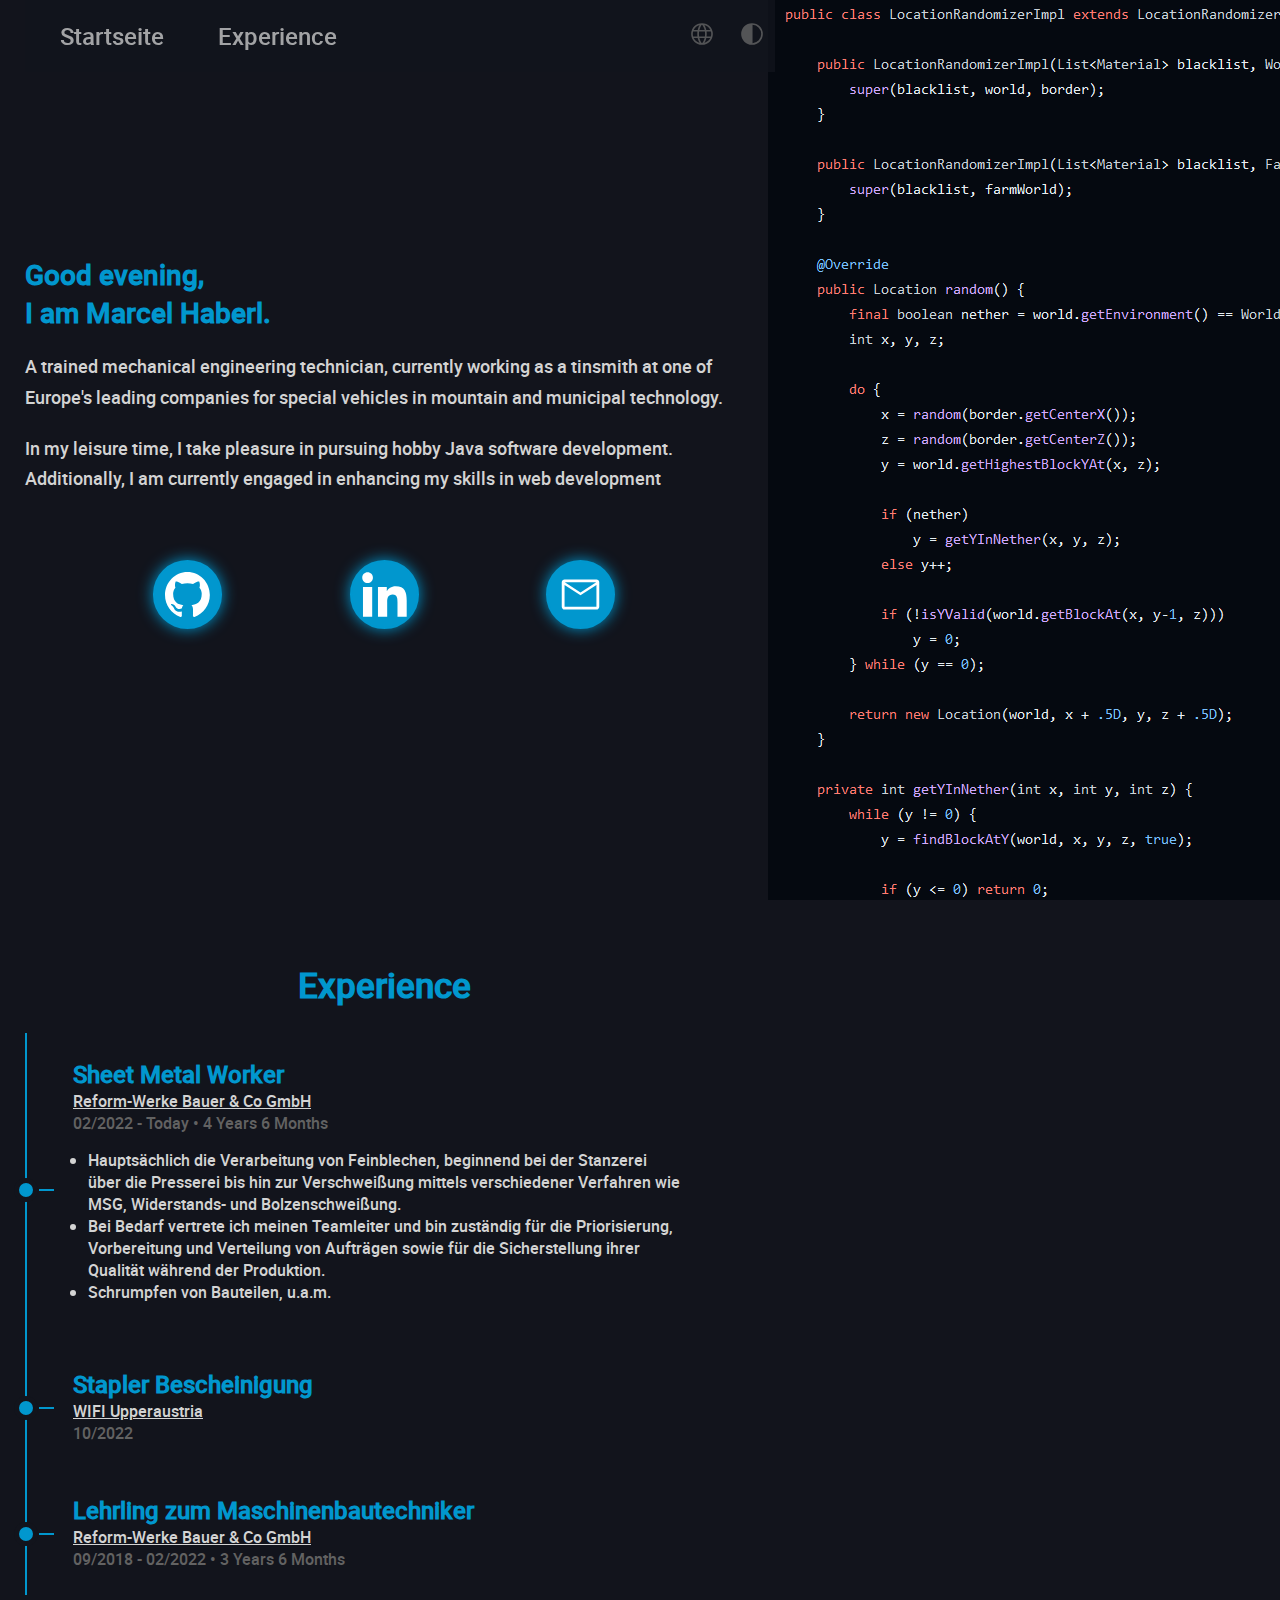
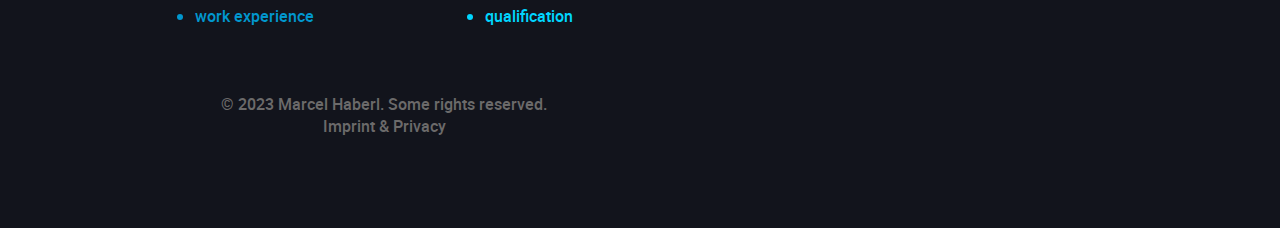
==== index.html @ af07a76f "The imprint was designed and the scripts were adapted" ====
<!DOCTYPE html>
<html lang="de">
<head>
    <meta charset="UTF-8">
    <title>Marcel Haberl</title>
    <meta name="viewport" content="width=device-width, initial-scale=1.0">
    <link rel="stylesheet" href="assets/css/style.css">
    <link rel="stylesheet" href="assets/css/landing_view/content.css">
    <link rel="stylesheet" href="assets/css/header.css">
    <link rel="stylesheet" href="assets/css/landing_view/socials.css">
    <link rel="stylesheet" href="assets/css/experience.css">
    <link rel="stylesheet" href="assets/css/footer.css">
    <script src="assets/js/lang.js"></script>
    <script src="assets/js/theme.js"></script>
    <script src="assets/js/experience.js"></script>
    <script src="assets/js/header.js"></script>
</head>
<body>
<div id="content">
    <div id="content-wrapper">
        <header>
            <nav>
                <a href="#"><span class="homepage">Startseite</span></a>
                <a href="#experiences"><span class="experience">Erfahrungen</span></a>
            </nav>
            <div class="header-settings">
                <img src="assets/img/language.svg" alt="language" onclick="toggleLanguage()" class="header-circle-hover">
                <img src="#" alt="theme toggle" onclick="toggleTheme()" id="theme-toggle" class="header-circle-hover" path="assets/img/theme/">
            </div>
        </header>

        <div id="landing">
            <div class="wrapper">
                <h1><span class="greeting"></span>,<br><span class="greeting_i_am"></span></h1>
                <p  class="description"></p>
                <p  class="leisure"></p>

                <div class="social">
                    <a href="https://github.com/marcelhaberl"><img alt="GitHub" src="assets/img/social/github.svg"></a>
                    <a href="https://www.linkedin.com/in/marcel-haberl/"><img alt="LinkedIn" src="assets/img/social/linkedin.svg" class="linkedin color-switch"></a>
                    <a href="mailto:hey@marcel-haberl.at"><img alt="Mail" src="assets/img/social/mail.svg" class="color-switch"></a>
                </div>
            </div>
        </div>

        <div id="experiences">
            <h2 class="experience"></h2>
            <div id="experiences_list"></div>
            <ul class="key">
                <li class="job lang_job"></li>
                <li class="qualification lang_qualification"></li>
            </ul>
        </div>

        <footer>
            <p>&copy; 2023 Marcel Haberl. Some rights reserved.</p>
            <a href="imprint" class="imprint"></a>
        </footer>
    </div>
</div>
<div id="decoration"></div>
</body>
</html>
---- assets/css/style.css ----
@import "../font/Roboto/stylesheet.css";

:root {
    --page-background-img: url("../img/background/background.jpeg");
}

:root {
    --page-background-img: url("../img/background/dark-background.png");
    --background-color: #12141CFF;
    --primary-color: #0197ce;
    --secondary-color: #00d6ff;
    --font-color: #D3D3D3FF;
    --font-color-footer: #6b6a6a;
}

* {
    margin: 0;
    padding: 0;
}

body {
    font-family: 'robotomedium', Arial, Helvetica, sans-serif;
    display: flex;
    background-color: var(--background-color);
    color: var(--font-color);
}

#content {
    width: 60%;
    height: 100vh;
}

h1, h2, h3 {
    color: var(--primary-color);
}

#content-wrapper {
    margin: 0 auto;
    padding: 25px;
    max-width: 750px;
}

#decoration {
    width: 40%;
    height: 100vh;
    background-image: var(--page-background-img);
    position: fixed;
    right: 0;
}
---- assets/css/landing_view/content.css ----
#landing {
    height: 100vh;
    display: flex;
    flex-direction: column;
    justify-content: center;
}

h1 {
    font-size: clamp(1.7rem, 2.2vw, 2.6rem);
}

#landing p {
    margin: 20px 0;
    font-size: clamp(0.8rem, 1.1em, 1.3rem);
    line-height: 175%;
}

footer {
    display: flex;
    flex-direction: column;
    align-items: center;
    margin: 66px auto;
}
---- assets/css/header.css ----
#content header {
    position: fixed;
    top: 0;

    width: 100%;
    max-width: 750px;
    min-height: 68px;

    display: flex;
    justify-content: space-between;
    transition: 1s;
    background-color: var(--background-color);
    opacity: 0.75;

    z-index: 100;
}

#content header nav {
    align-items: flex-start;
    margin: auto 0;
    padding: 10px;
}

#content header nav a {
    position: relative;
    display: inline-block;
    transition: .85s;
    z-index: 101;

    color: var(--font-color);
    text-decoration: none;
}

#content header nav a span {
    display: inline-block;
    font-size: 24px;
    padding: 10px 25px;
    width: 100%;
    height: 100%;
    z-index: 115;
}

/*    HOVER ANIMATION    */

#content header nav a span:after,
#content header nav a:after {
    content: "";
    position: absolute;
    bottom: 0;
    left: 0;
    height: 3px;
    width: 50%;
    transition: .85s;
}

#content header nav a:after {
    background-color: var(--background-color);
}

#content header nav a span:after {
    background: linear-gradient(to right, #00b3ff, #0197ce, #00b3ff);
    height: 3px;
}

#content header nav a:hover {
    scale: 1.1;
}

#content header nav a:hover:after {
    width: 0;
}

#content header nav a span:hover:after {
    width: 100%;
}

/*    HOVER ANIMATION END    */

header a {
    margin: auto 0;
}

.header-settings {
    align-self: flex-end;
    margin: auto 0;
}

header a img,
.header-settings img {
    height: 26px;
    padding: 10px;
    cursor: pointer;
    filter: invert(42%) sepia(1%) saturate(0%) hue-rotate(11deg) brightness(98%) contrast(97%);
    border-radius: 50%;
}

.header-settings img:hover {
    box-shadow: 0 0 25px -7px var(--primary-color);
    scale: 1.3;
    transition: .85s;
}

header a:hover {
    scale: 1.5;
    transition: .85s;
}
---- assets/css/landing_view/socials.css ----
:root {
    --social-size: 70px;
    --social-icon-size: 45px;
}

.social {
    display: flex;
    justify-content: space-evenly;
    margin: 66px auto;
}

.social a {
    padding: 10px;
    background-color: var(--primary-color);
    border: 2px solid var(--primary-color);
    border-radius: 50%;
    box-shadow: 0 0 15px var(--primary-color);
    display: flex;
    justify-content: center;
}

.social a img {
    height: var(--social-icon-size);
}

.color-switch {
    filter: invert(100%) sepia(2%) saturate(7410%) hue-rotate(29deg) brightness(105%) contrast(114%);
    color: white;
}
---- assets/css/experience.css ----
:root {
    --experience-padding-left-right: 46px;
    --experience-padding-top-buttom: 25px;
    --experience-point-size: 14px;
    --experience-point-border: 5px;
    --experience-font-color-date: #626262;
}

#experiences {
    margin: 5% 0;
}

#experiences h2 {
    text-align: center;
    margin: 25px auto;
    font-size: 2.2rem;
}

/*    EXPERIENCE LIST     */

#experiences_list div {
    position: relative;
    border-left: 2px solid var(--primary-color);
    padding: var(--experience-padding-top-buttom) var(--experience-padding-left-right);
    padding-bottom: 25px;
}

#experiences_list div:before,
#experiences_list div:after {
    content: "";
    position: absolute;
    background-color: var(--primary-color);
}

#experiences_list .qualification:before,
#experiences_list .qualification:after {
    background-color: var(--secondary-color);
}

#experiences_list div:before {
    width: var(--experience-point-size);
    height: var(--experience-point-size);
    border: var(--experience-point-border) solid var(--background-color);
    border-radius: 50%;
    top: calc(50% - (var(--experience-point-size) + var(--experience-point-border)) / 2);
    left: calc((var(--experience-point-border) + var(--experience-point-size) / 2 + 1px) * -1);
}

#experiences_list div:after {
    width: calc(var(--experience-padding-left-right) / 3);
    height: 2px;
    top: calc(50% + 1px);
    left: calc(var(--experience-point-border) + (var(--experience-point-size) / 2));
}

#experiences_list .qualification h3 {
    color: var(--secondary-color);
}

#experiences_list h3 {
    font-size: 1.5rem;
}

#experiences_list p {
    color: var(--experience-font-color-date);
}

#experiences_list a {
    color: var(--font-color);
}

#experiences_list ul {
    margin: 15px;
}

/*    EXPERIENCE LIST END     */

#experiences .key {
    display: flex;
    justify-content: space-evenly;
    margin: 10px 0;
}

#experiences .key .job {
    color: var(--primary-color);
}

#experiences .key .qualification {
    color: var(--secondary-color);
}
---- assets/css/footer.css ----
footer {
    font-size: clamp(0.5rem, 1em, 1.2rem);
}

footer,
footer a,
footer a:visited {
    color: var(--font-color-footer);
    text-decoration: none;
}
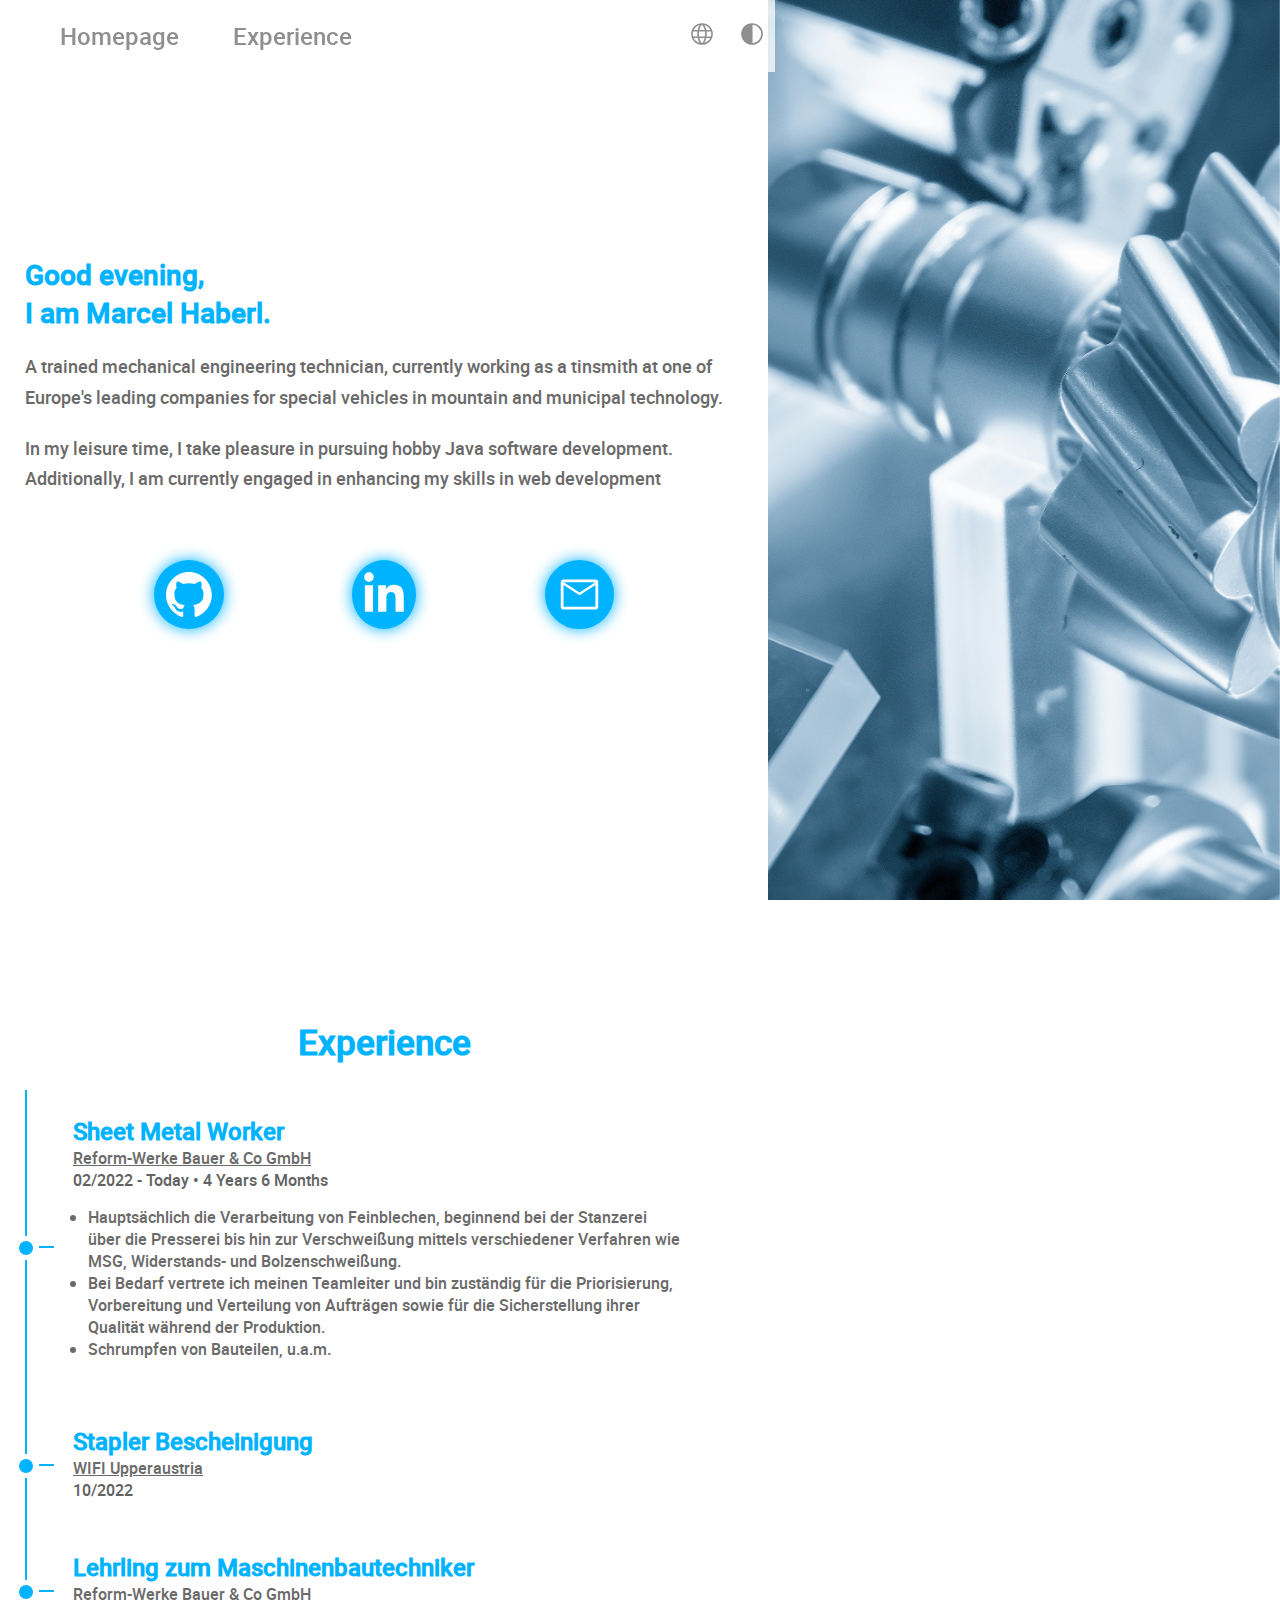
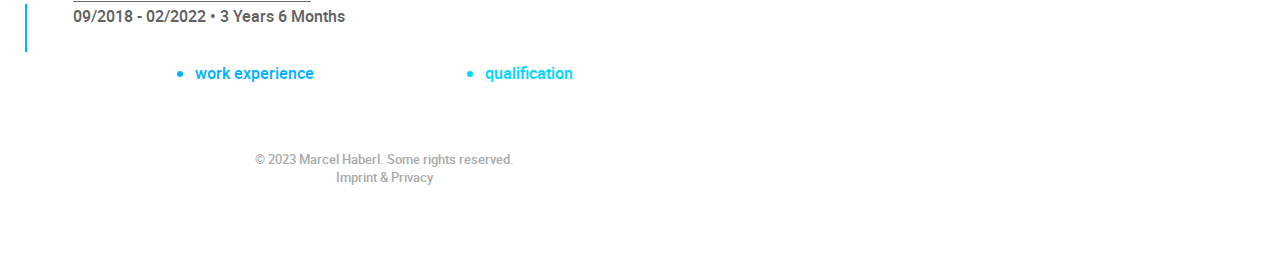
==== commit 4ce225d8: "The header is now fully translated into English" ====
--- a/index.html
+++ b/index.html
@@ -20,8 +20,8 @@
     <div id="content-wrapper">
         <header>
             <nav>
-                <a href="#"><span class="homepage">Startseite</span></a>
-                <a href="#experiences"><span class="experience">Erfahrungen</span></a>
+                <a href="#"><span class="homepage"></span></a>
+                <a href="#experiences"><span class="experience"></span></a>
             </nav>
             <div class="header-settings">
                 <img src="assets/img/language.svg" alt="language" onclick="toggleLanguage()" class="header-circle-hover">
--- a/assets/css/style.css
+++ b/assets/css/style.css
@@ -2,15 +2,22 @@
 
 :root {
     --page-background-img: url("../img/background/background.jpeg");
+    --background-color: #fff;
+    --primary-color: #00b3ff;
+    --secondary-color: #00d6ff;
+    --font-color: #6b6a6a;
+    --font-color-footer: #ababab;
+    color-scheme: light;
 }
 
-:root {
+:root[data-theme='dark'] {
     --page-background-img: url("../img/background/dark-background.png");
     --background-color: #12141CFF;
     --primary-color: #0197ce;
     --secondary-color: #00d6ff;
     --font-color: #D3D3D3FF;
     --font-color-footer: #6b6a6a;
+    color-scheme: dark;
 }
 
 * {
@@ -41,9 +48,17 @@
 }
 
 #decoration {
+    position: fixed;
+    right: 0;
     width: 40%;
     height: 100vh;
     background-image: var(--page-background-img);
-    position: fixed;
-    right: 0;
+    background-repeat: no-repeat;
+    background-size: cover;
+    background-position: left center;
+    overflow: hidden;
+}
+
+#decoration[data-theme="light"] {
+    background-position: right center;
 }--- a/assets/css/header.css
+++ b/assets/css/header.css
@@ -88,7 +88,8 @@
 header a img,
 .header-settings img {
     height: 26px;
-    padding: 10px;
+    padding: 5px;
+    margin: auto 5px;
     cursor: pointer;
     filter: invert(42%) sepia(1%) saturate(0%) hue-rotate(11deg) brightness(98%) contrast(97%);
     border-radius: 50%;
@@ -96,11 +97,11 @@
 
 .header-settings img:hover {
     box-shadow: 0 0 25px -7px var(--primary-color);
-    scale: 1.3;
+    scale: 1.2;
     transition: .85s;
 }
 
 header a:hover {
-    scale: 1.5;
+    scale: 1.2;
     transition: .85s;
 }--- a/assets/css/landing_view/socials.css
+++ b/assets/css/landing_view/socials.css
@@ -26,4 +26,19 @@
 .color-switch {
     filter: invert(100%) sepia(2%) saturate(7410%) hue-rotate(29deg) brightness(105%) contrast(114%);
     color: white;
-}+}
+
+.social .linkedin {
+    height: calc(var(--social-icon-size) - 5px);
+}
+
+@media (hover: hover) {
+    .social a:hover {
+        background-color: var(--background-color);
+        transition: 0.7s;
+    }
+
+    .social a:hover img {
+        filter: invert(61%) sepia(44%) saturate(6864%) hue-rotate(170deg) brightness(107%) contrast(104%) !important;
+    }
+}
--- a/assets/css/experience.css
+++ b/assets/css/experience.css
@@ -7,7 +7,7 @@
 }
 
 #experiences {
-    margin: 5% 0;
+    padding-top: 68px;
 }
 
 #experiences h2 {
--- a/assets/css/footer.css
+++ b/assets/css/footer.css
@@ -1,5 +1,5 @@
 footer {
-    font-size: clamp(0.5rem, 1em, 1.2rem);
+    font-size: clamp(0.5rem, .8em, 1.2rem);
 }
 
 footer,
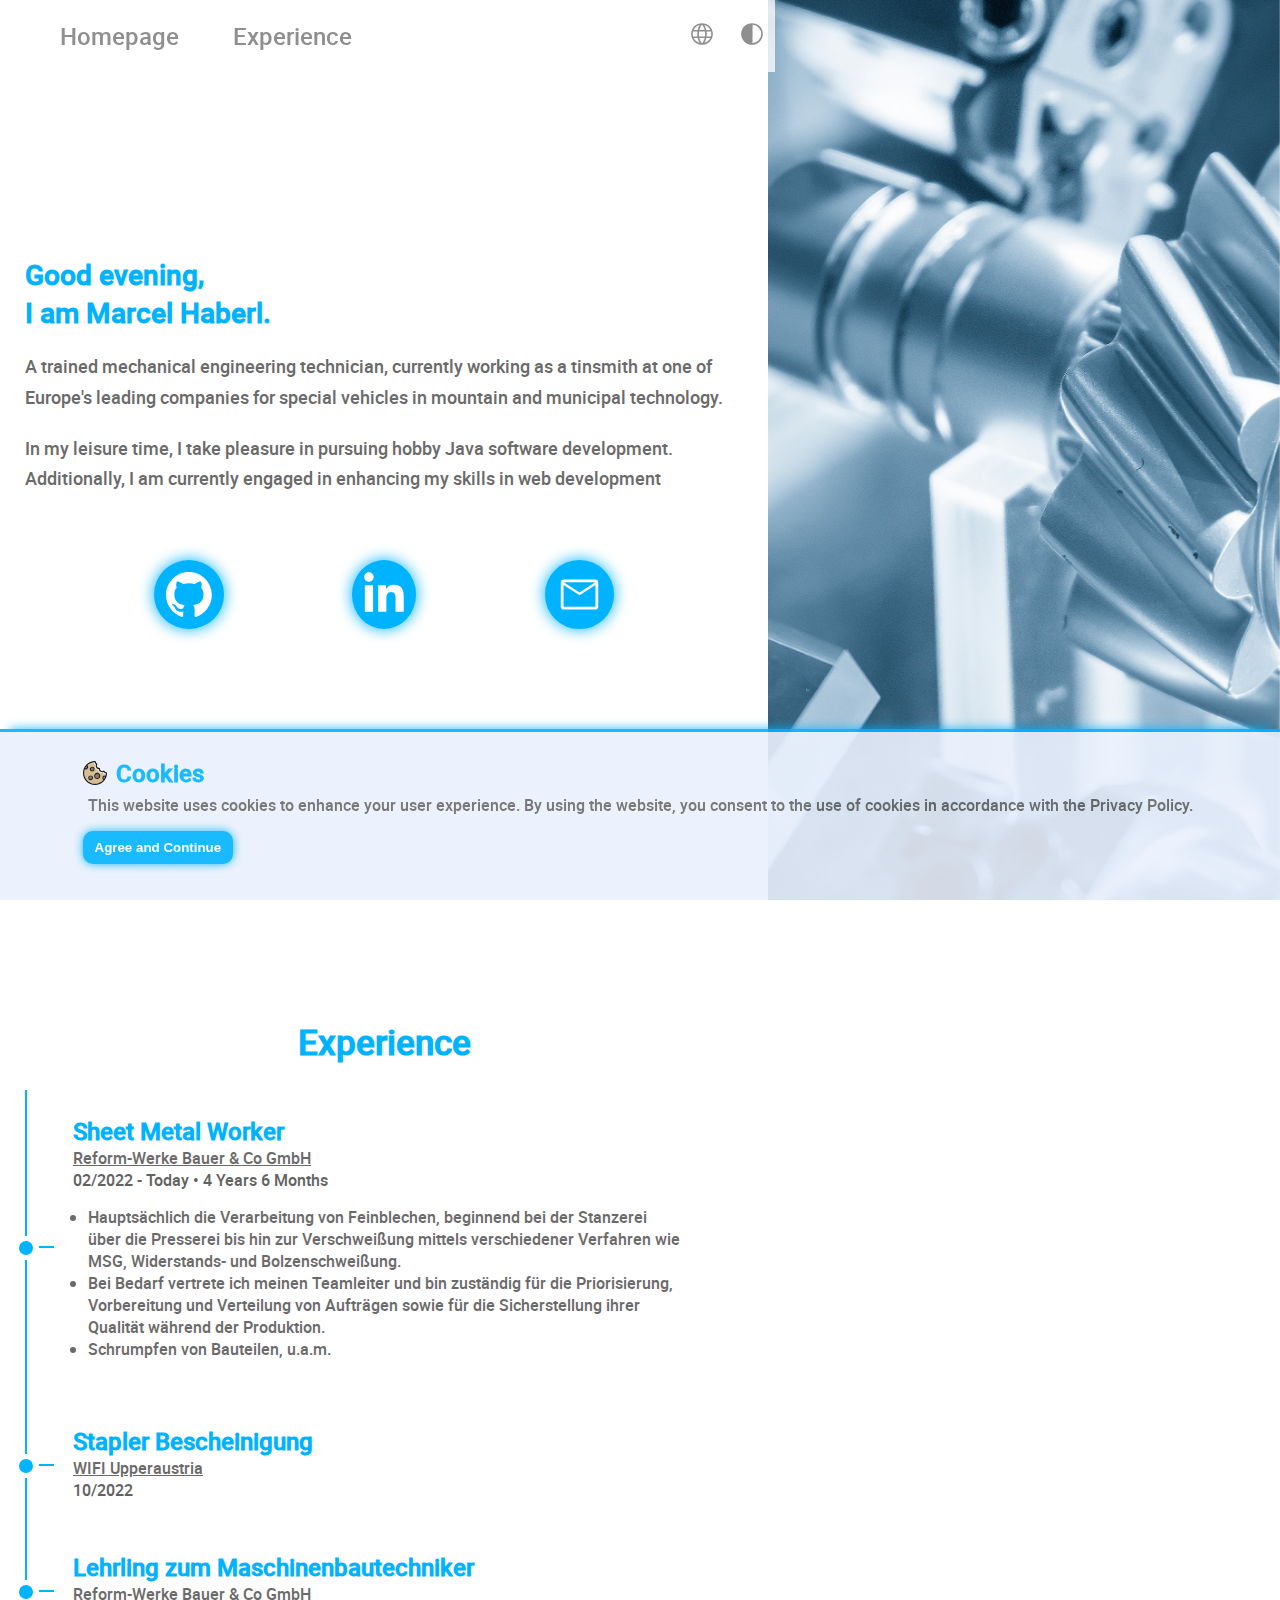
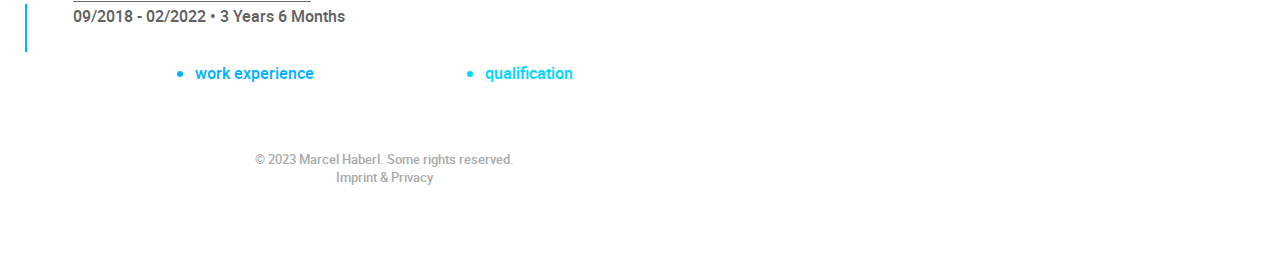
==== commit 9f2cac54: "Cookies have been implemented again" ====
--- a/index.html
+++ b/index.html
@@ -10,6 +10,8 @@
     <link rel="stylesheet" href="assets/css/landing_view/socials.css">
     <link rel="stylesheet" href="assets/css/experience.css">
     <link rel="stylesheet" href="assets/css/footer.css">
+    <link rel="stylesheet" href="assets/css/cookie.css">
+    <script src="assets/js/cookie.js"></script>
     <script src="assets/js/lang.js"></script>
     <script src="assets/js/theme.js"></script>
     <script src="assets/js/experience.js"></script>
--- a/assets/css/style.css
+++ b/assets/css/style.css
@@ -7,6 +7,7 @@
     --secondary-color: #00d6ff;
     --font-color: #6b6a6a;
     --font-color-footer: #ababab;
+    --cookie-background: #eaf1fd;
     color-scheme: light;
 }
 
@@ -17,6 +18,7 @@
     --secondary-color: #00d6ff;
     --font-color: #D3D3D3FF;
     --font-color-footer: #6b6a6a;
+    --cookie-background: #262936;
     color-scheme: dark;
 }
 
--- a/assets/css/cookie.css
+++ b/assets/css/cookie.css
@@ -0,0 +1,80 @@
+#cookie-wrapper {
+    display: none;
+    position: fixed;
+    z-index: 90;
+    bottom: 0;
+    left: 0;
+
+    width: 100vw;
+
+    background-color: var(--cookie-background);
+    opacity: 0.9;
+    border-top: 3px solid var(--primary-color);
+    box-shadow: 0 -10px 10px -10px var(--primary-color);
+
+    flex-direction: column;
+    align-items: start;
+
+    transition: 1s;
+
+    animation-name: hideCookies;
+    animation-duration: 1s;
+    animation-play-state: paused;
+}
+
+.cookie-content-wrapper {
+    margin: auto;
+    padding: 2%;
+    max-width: 90%;
+}
+
+.cookie-header {
+    position: relative;
+}
+
+#cookie-wrapper img {
+    height: 1.5em;
+    margin-right: 5px;
+}
+
+#cookie-wrapper h2 {
+    color: var(--primary-color);
+}
+
+.cookie-header > * {
+    display: inline-block;
+    vertical-align: middle;
+}
+
+#cookie-wrapper p {
+    margin: 5px;
+    width: 100%;
+}
+
+#cookie-wrapper button {
+    opacity: 1;
+    border: 2px solid var(--primary-color);
+    background-color: var(--primary-color);
+    color: #FFF;
+    font-weight: bold;
+    padding: 7px 10px;
+    margin: 10px 0;
+    border-radius: 10px;
+    align-self: center;
+    box-shadow: 0 0 10px var(--primary-color) ;
+}
+
+#cookie-wrapper button:hover {
+    background-color: transparent;
+    color: var(--primary-color);
+}
+
+@keyframes hideCookies {
+    from {
+        opacity: 0.9;
+    }
+    to {
+        opacity: 0;
+        display: none;
+    }
+}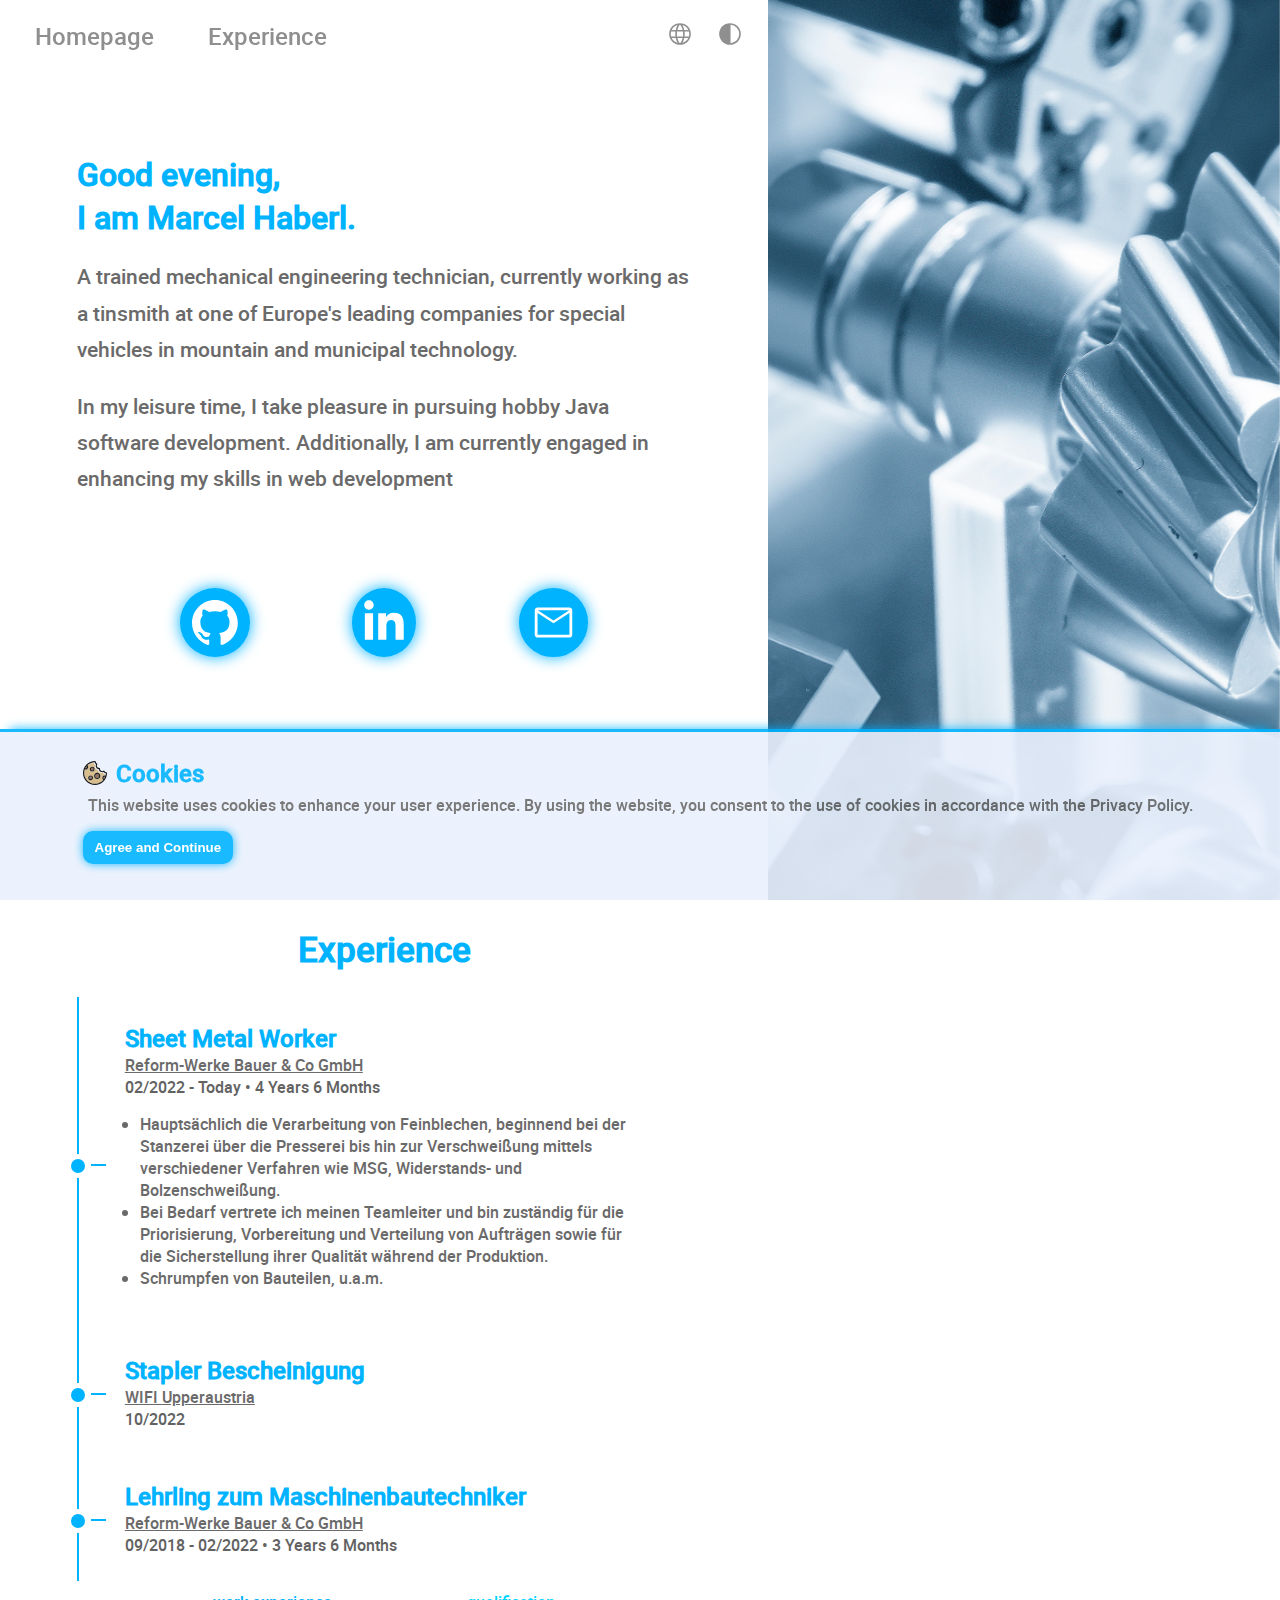
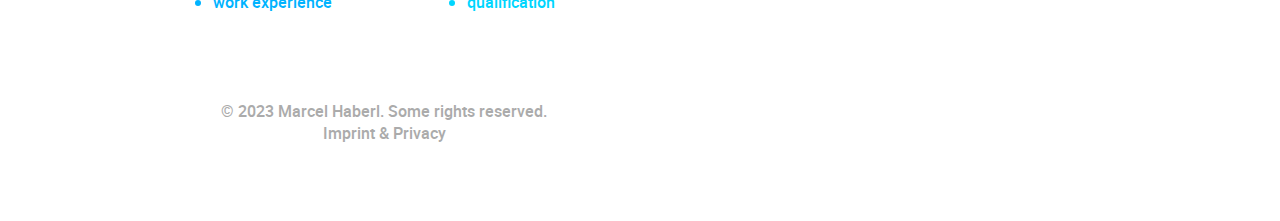
==== commit d99a2d50: "The website is now responsive" ====
--- a/index.html
+++ b/index.html
@@ -7,6 +7,7 @@
     <link rel="stylesheet" href="assets/css/style.css">
     <link rel="stylesheet" href="assets/css/landing_view/content.css">
     <link rel="stylesheet" href="assets/css/header.css">
+    <link rel="stylesheet" href="assets/css/landing_view/header.css">
     <link rel="stylesheet" href="assets/css/landing_view/socials.css">
     <link rel="stylesheet" href="assets/css/experience.css">
     <link rel="stylesheet" href="assets/css/footer.css">
@@ -19,46 +20,48 @@
 </head>
 <body>
 <div id="content">
-    <div id="content-wrapper">
-        <header>
-            <nav>
-                <a href="#"><span class="homepage"></span></a>
-                <a href="#experiences"><span class="experience"></span></a>
-            </nav>
-            <div class="header-settings">
-                <img src="assets/img/language.svg" alt="language" onclick="toggleLanguage()" class="header-circle-hover">
-                <img src="#" alt="theme toggle" onclick="toggleTheme()" id="theme-toggle" class="header-circle-hover" path="assets/img/theme/">
+    <header>
+        <nav>
+            <div class="menu">
+                <img src="assets/img/menu.svg" alt="menu" class="menu_item show">
+                <img src="assets/img/close.svg" alt="close" class="close_item">
             </div>
-        </header>
+            <a href="#"><span class="homepage"></span></a>
+            <a href="#experiences"><span class="experience"></span></a>
+        </nav>
+        <div class="header-settings">
+            <img src="assets/img/language.svg" alt="language" onclick="toggleLanguage()" class="header-circle-hover">
+            <img src="#" alt="theme toggle" onclick="toggleTheme()" id="theme-toggle" class="header-circle-hover" path="assets/img/theme/">
+        </div>
+    </header>
 
-        <div id="landing">
-            <div class="wrapper">
-                <h1><span class="greeting"></span>,<br><span class="greeting_i_am"></span></h1>
-                <p  class="description"></p>
-                <p  class="leisure"></p>
+    <div id="landing" class="content">
+        <div class="wrapper">
+            <h1><span class="greeting"></span>,<br><span class="greeting_i_am"></span></h1>
+            <p  class="description"></p>
+            <p  class="leisure"></p>
 
-                <div class="social">
-                    <a href="https://github.com/marcelhaberl"><img alt="GitHub" src="assets/img/social/github.svg"></a>
-                    <a href="https://www.linkedin.com/in/marcel-haberl/"><img alt="LinkedIn" src="assets/img/social/linkedin.svg" class="linkedin color-switch"></a>
-                    <a href="mailto:hey@marcel-haberl.at"><img alt="Mail" src="assets/img/social/mail.svg" class="color-switch"></a>
-                </div>
+            <div class="social">
+                <a href="https://github.com/marcelhaberl"><img alt="GitHub" src="assets/img/social/github.svg"></a>
+                <a href="https://www.linkedin.com/in/marcel-haberl/"><img alt="LinkedIn" src="assets/img/social/linkedin.svg" class="linkedin color-switch"></a>
+                <a href="mailto:hey@marcel-haberl.at"><img alt="Mail" src="assets/img/social/mail.svg" class="color-switch"></a>
             </div>
         </div>
+    </div>
 
-        <div id="experiences">
-            <h2 class="experience"></h2>
-            <div id="experiences_list"></div>
-            <ul class="key">
-                <li class="job lang_job"></li>
-                <li class="qualification lang_qualification"></li>
-            </ul>
-        </div>
+    <div id="experiences" class="content">
+        <h2 class="experience"></h2>
+        <div id="experiences_list"></div>
+        <ul class="key">
+            <li class="job lang_job"></li>
+            <li class="qualification lang_qualification"></li>
+        </ul>
+    </div>
 
-        <footer>
-            <p>&copy; 2023 Marcel Haberl. Some rights reserved.</p>
-            <a href="imprint" class="imprint"></a>
-        </footer>
-    </div>
+    <footer>
+        <p>&copy; 2023 Marcel Haberl. Some rights reserved.</p>
+        <a href="imprint" class="imprint"></a>
+    </footer>
 </div>
 <div id="decoration"></div>
 </body>
--- a/assets/css/style.css
+++ b/assets/css/style.css
@@ -2,6 +2,7 @@
 
 :root {
     --page-background-img: url("../img/background/background.jpeg");
+    --page-background-img-small: url("../img/background/background-small.jpeg");
     --background-color: #fff;
     --primary-color: #00b3ff;
     --secondary-color: #00d6ff;
@@ -13,6 +14,7 @@
 
 :root[data-theme='dark'] {
     --page-background-img: url("../img/background/dark-background.png");
+    --page-background-img-small: url("../img/background/dark-background-small.png");
     --background-color: #12141CFF;
     --primary-color: #0197ce;
     --secondary-color: #00d6ff;
@@ -29,12 +31,16 @@
 
 body {
     font-family: 'robotomedium', Arial, Helvetica, sans-serif;
+    width: 100vw;
+    max-width: 100%;;
     display: flex;
     background-color: var(--background-color);
     color: var(--font-color);
+    transition: 1s;
 }
 
 #content {
+    position: relative;
     width: 60%;
     height: 100vh;
 }
@@ -43,10 +49,15 @@
     color: var(--primary-color);
 }
 
-#content-wrapper {
-    margin: 0 auto;
-    padding: 25px;
-    max-width: 750px;
+#content header,
+#content .content,
+#content footer {
+    max-width: 800px;
+    margin: auto;
+}
+
+#content .content {
+    padding: 0 10%;
 }
 
 #decoration {
@@ -54,7 +65,6 @@
     right: 0;
     width: 40%;
     height: 100vh;
-    background-image: var(--page-background-img);
     background-repeat: no-repeat;
     background-size: cover;
     background-position: left center;
@@ -63,4 +73,29 @@
 
 #decoration[data-theme="light"] {
     background-position: right center;
+}
+
+@media screen and (min-width: 901px) {
+    #decoration {
+        background-image: var(--page-background-img);
+    }
+}
+
+@media screen and (max-width: 900px) {
+    body {
+        flex-direction: column-reverse;
+        height: 100%;
+    }
+
+    #decoration {
+        position: sticky;
+        height: 140px;
+        width: 100%;
+        background-image: var(--page-background-img-small);
+        overflow: hidden;
+    }
+
+    #content {
+        width: 100%;
+    }
 }--- a/assets/css/landing_view/content.css
+++ b/assets/css/landing_view/content.css
@@ -6,18 +6,11 @@
 }
 
 h1 {
-    font-size: clamp(1.7rem, 2.2vw, 2.6rem);
+    font-size: clamp(2rem, 2.5vw, 3rem);
 }
 
 #landing p {
     margin: 20px 0;
-    font-size: clamp(0.8rem, 1.1em, 1.3rem);
+    font-size: clamp(1rem, 1.3em, 1.6rem);
     line-height: 175%;
 }
-
-footer {
-    display: flex;
-    flex-direction: column;
-    align-items: center;
-    margin: 66px auto;
-}--- a/assets/css/header.css
+++ b/assets/css/header.css
@@ -1,34 +1,41 @@
 #content header {
     position: fixed;
     top: 0;
+    left: 30%;
+    transform: translateX(-50%);
 
-    width: 100%;
-    max-width: 750px;
+    width: 60%;
     min-height: 68px;
 
     display: flex;
     justify-content: space-between;
-    transition: 1s;
+
     background-color: var(--background-color);
     opacity: 0.75;
+    transition: 1s;
 
     z-index: 100;
 }
 
 #content header nav {
     align-items: flex-start;
-    margin: auto 0;
     padding: 10px;
+}
+
+#content header nav .menu {
+    position: absolute;
+    visibility: hidden;
 }
 
 #content header nav a {
     position: relative;
     display: inline-block;
+
     transition: .85s;
-    z-index: 101;
-
     color: var(--font-color);
     text-decoration: none;
+
+    z-index: 101;
 }
 
 #content header nav a span {
@@ -40,53 +47,16 @@
     z-index: 115;
 }
 
-/*    HOVER ANIMATION    */
-
-#content header nav a span:after,
-#content header nav a:after {
-    content: "";
-    position: absolute;
-    bottom: 0;
-    left: 0;
-    height: 3px;
-    width: 50%;
-    transition: .85s;
-}
-
-#content header nav a:after {
-    background-color: var(--background-color);
-}
-
-#content header nav a span:after {
-    background: linear-gradient(to right, #00b3ff, #0197ce, #00b3ff);
-    height: 3px;
-}
-
-#content header nav a:hover {
-    scale: 1.1;
-}
-
-#content header nav a:hover:after {
-    width: 0;
-}
-
-#content header nav a span:hover:after {
-    width: 100%;
-}
-
-/*    HOVER ANIMATION END    */
-
 header a {
-    margin: auto 0;
+    margin: 0 auto;
 }
 
 .header-settings {
     align-self: flex-end;
-    margin: auto 0;
+    padding: 15px;
 }
 
-header a img,
-.header-settings img {
+#content header img {
     height: 26px;
     padding: 5px;
     margin: auto 5px;
@@ -95,13 +65,22 @@
     border-radius: 50%;
 }
 
-.header-settings img:hover {
-    box-shadow: 0 0 25px -7px var(--primary-color);
-    scale: 1.2;
-    transition: .85s;
+@media screen and (min-width: 901px) {
+    #content header .header-settings img:hover {
+        box-shadow: 0 0 25px -7px var(--primary-color);
+        scale: 1.2;
+        transition: .85s;
+    }
 }
 
 header a:hover {
     scale: 1.2;
     transition: .85s;
+}
+
+@media screen and (max-width: 900px) {
+    #content header {
+        width: 100%;
+        left: 50%;
+    }
 }--- a/assets/css/landing_view/header.css
+++ b/assets/css/landing_view/header.css
@@ -0,0 +1,85 @@
+/*    HOVER ANIMATION    */
+
+#content header nav a span:after,
+#content header nav a:after {
+    content: "";
+    position: absolute;
+    bottom: 0;
+    left: 0;
+    height: 3px;
+    width: 50%;
+    transition: .85s;
+}
+
+#content header nav a:after {
+    background-color: var(--background-color);
+}
+
+#content header nav a span:after {
+    background: linear-gradient(to right, #00b3ff, #0197ce, #00b3ff);
+    height: 3px;
+}
+
+#content header nav a:hover {
+    scale: 1.1;
+}
+
+#content header nav a:hover:after {
+    width: 0;
+}
+
+#content header nav a span:hover:after {
+    width: 100%;
+}
+
+/*    HOVER ANIMATION END    */
+
+@media screen and (max-width: 900px) {
+    #content header {
+        width: 100%;
+        left: 50%;
+    }
+
+    #content header nav {
+        width: 100%;
+        padding: 15px;
+        display: flex;
+        flex-direction: column;
+    }
+
+    #content header nav a {
+        display: none;
+        padding: 10px;
+    }
+
+    #content header nav a.show {
+        display: inline-block;
+    }
+
+    #content header nav .menu {
+        visibility: visible;
+        position: relative;
+        margin: 0 10px;
+        padding: 0 100% 30px 0;
+        max-height: 75px;
+    }
+
+    #content header nav .menu img {
+        opacity: 0;
+        position: absolute;
+        align-self: center;
+        transform: rotate(90deg);
+    }
+
+    #content header nav .menu img.show {
+        transition: opacity .1s, transform .4s;
+        opacity: 1;
+        transform: rotate(0);
+    }
+
+    #content header .header-settings {
+        position: absolute;
+        top: 0;
+        right: 15px;
+    }
+}--- a/assets/css/landing_view/socials.css
+++ b/assets/css/landing_view/socials.css
@@ -7,6 +7,7 @@
     display: flex;
     justify-content: space-evenly;
     margin: 66px auto;
+    padding: 25px 0;
 }
 
 .social a {
--- a/assets/css/experience.css
+++ b/assets/css/experience.css
@@ -44,6 +44,7 @@
     border-radius: 50%;
     top: calc(50% - (var(--experience-point-size) + var(--experience-point-border)) / 2);
     left: calc((var(--experience-point-border) + var(--experience-point-size) / 2 + 1px) * -1);
+    transition: 1s;
 }
 
 #experiences_list div:after {
--- a/assets/css/footer.css
+++ b/assets/css/footer.css
@@ -1,5 +1,9 @@
 footer {
-    font-size: clamp(0.5rem, .8em, 1.2rem);
+    display: flex;
+    flex-direction: column;
+    align-items: center;
+    padding: 10%;
+    font-size: clamp(0.7rem, 1em, 1.4rem);
 }
 
 footer,
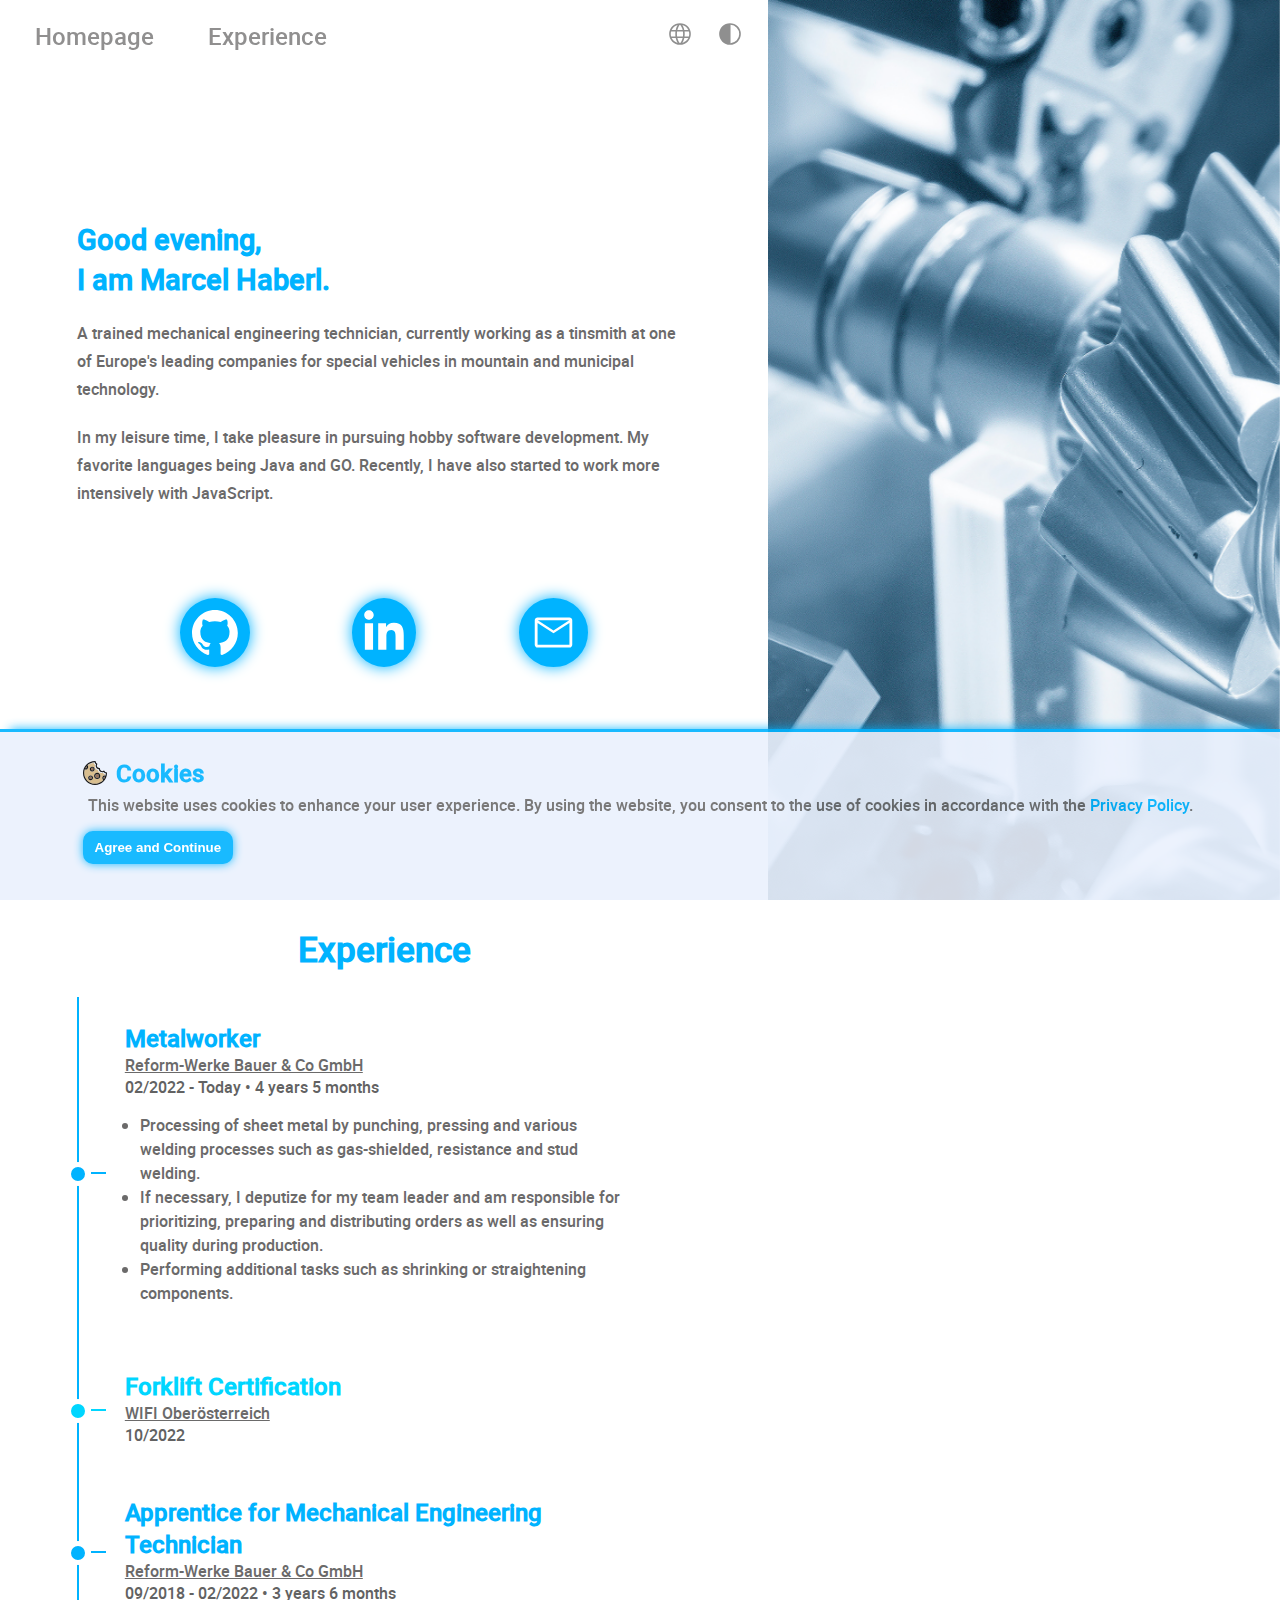
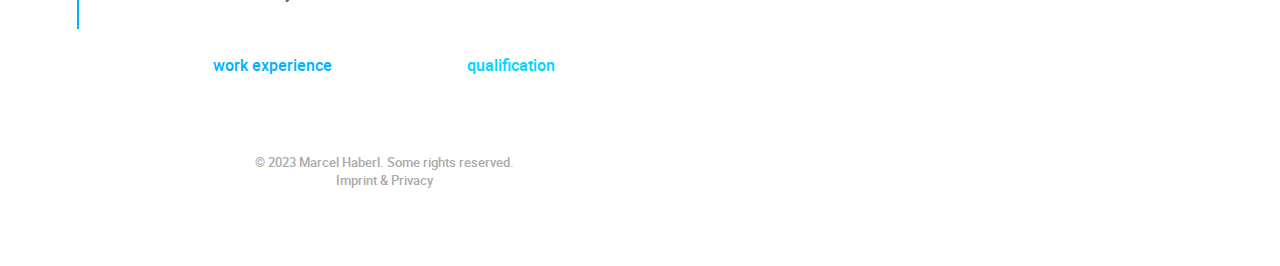
==== commit b12e2b61: "Only display professional experience or qualifications" ====
--- a/index.html
+++ b/index.html
@@ -16,6 +16,7 @@
     <script src="assets/js/lang.js"></script>
     <script src="assets/js/theme.js"></script>
     <script src="assets/js/experience.js"></script>
+    <script src="assets/js/experience_writer.js"></script>
     <script src="assets/js/header.js"></script>
 </head>
 <body>
@@ -53,8 +54,8 @@
         <h2 class="experience"></h2>
         <div id="experiences_list"></div>
         <ul class="key">
-            <li class="job lang_job"></li>
-            <li class="qualification lang_qualification"></li>
+            <li class="job lang_job" onclick="focusExperience(Experience.JOB)"></li>
+            <li class="qualification lang_qualification" onclick="focusExperience(Experience.QUALIFICATION)"></li>
         </ul>
     </div>
 
--- a/assets/css/style.css
+++ b/assets/css/style.css
@@ -36,7 +36,7 @@
     display: flex;
     background-color: var(--background-color);
     color: var(--font-color);
-    transition: 1s;
+    transition: .85s;
 }
 
 #content {
--- a/assets/css/landing_view/content.css
+++ b/assets/css/landing_view/content.css
@@ -5,12 +5,22 @@
     justify-content: center;
 }
 
+#landing .wrapper {
+    margin-top: 77px;
+}
+
 h1 {
-    font-size: clamp(2rem, 2.5vw, 3rem);
+    font-size: clamp(1.8rem, 2.3vw, 2.8rem);
 }
 
 #landing p {
     margin: 20px 0;
-    font-size: clamp(1rem, 1.3em, 1.6rem);
+    font-size: clamp(.7rem, 1em, 1.6rem);
     line-height: 175%;
 }
+
+@media screen and (max-width: 900px) {
+    #landing {
+        display: block;
+    }
+}--- a/assets/css/header.css
+++ b/assets/css/header.css
@@ -12,7 +12,7 @@
 
     background-color: var(--background-color);
     opacity: 0.75;
-    transition: 1s;
+    transition: .85s;
 
     z-index: 100;
 }
--- a/assets/css/landing_view/header.css
+++ b/assets/css/landing_view/header.css
@@ -49,7 +49,7 @@
 
     #content header nav a {
         display: none;
-        padding: 10px;
+        margin: 10px auto;
     }
 
     #content header nav a.show {
@@ -59,8 +59,8 @@
     #content header nav .menu {
         visibility: visible;
         position: relative;
-        margin: 0 10px;
-        padding: 0 100% 30px 0;
+        margin: 0 10px 30px;
+        /*padding: 0 100% 30px 0;*/
         max-height: 75px;
     }
 
--- a/assets/css/experience.css
+++ b/assets/css/experience.css
@@ -59,7 +59,7 @@
 }
 
 #experiences_list h3 {
-    font-size: 1.5rem;
+    font-size: clamp(1rem, 9vw, 1.5rem);
 }
 
 #experiences_list p {
@@ -72,6 +72,7 @@
 
 #experiences_list ul {
     margin: 15px;
+    line-height: 150%;
 }
 
 /*    EXPERIENCE LIST END     */
@@ -79,7 +80,12 @@
 #experiences .key {
     display: flex;
     justify-content: space-evenly;
-    margin: 10px 0;
+    list-style: none;
+    margin-top: 25px;
+}
+
+#experiences .key li {
+    cursor: pointer;
 }
 
 #experiences .key .job {
--- a/assets/css/footer.css
+++ b/assets/css/footer.css
@@ -3,7 +3,7 @@
     flex-direction: column;
     align-items: center;
     padding: 10%;
-    font-size: clamp(0.7rem, 1em, 1.4rem);
+    font-size: clamp(0.5rem, .8em, 1.4rem);
 }
 
 footer,
--- a/assets/css/cookie.css
+++ b/assets/css/cookie.css
@@ -30,6 +30,11 @@
 
 .cookie-header {
     position: relative;
+}
+
+.cookie-content-wrapper a {
+    text-decoration: none;
+    color: var(--primary-color);
 }
 
 #cookie-wrapper img {
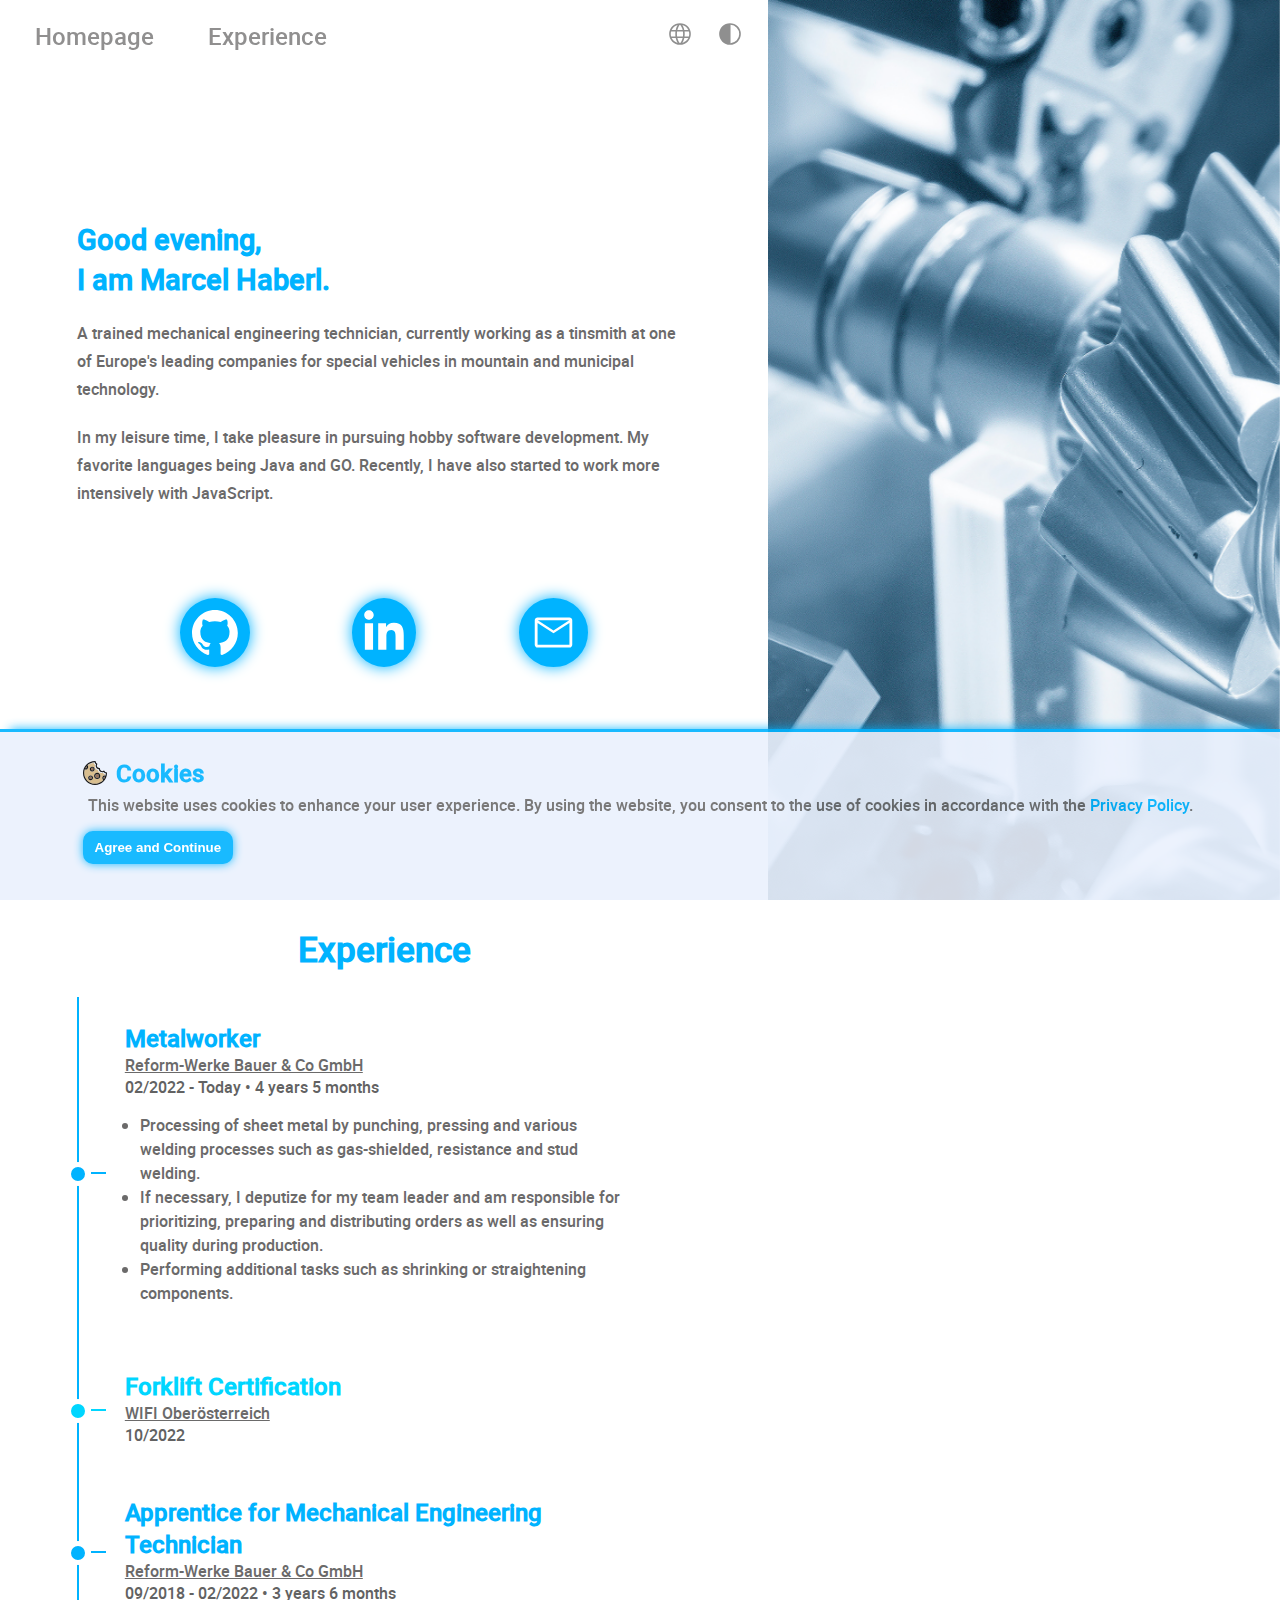
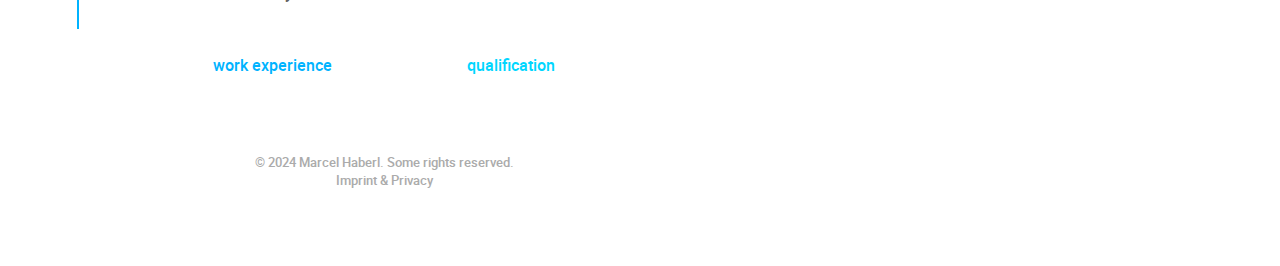
==== commit a9aca932: "Copyright was updated" ====
--- a/index.html
+++ b/index.html
@@ -60,7 +60,7 @@
     </div>
 
     <footer>
-        <p>&copy; 2023 Marcel Haberl. Some rights reserved.</p>
+        <p>&copy; 2024 Marcel Haberl. Some rights reserved.</p>
         <a href="imprint" class="imprint"></a>
     </footer>
 </div>
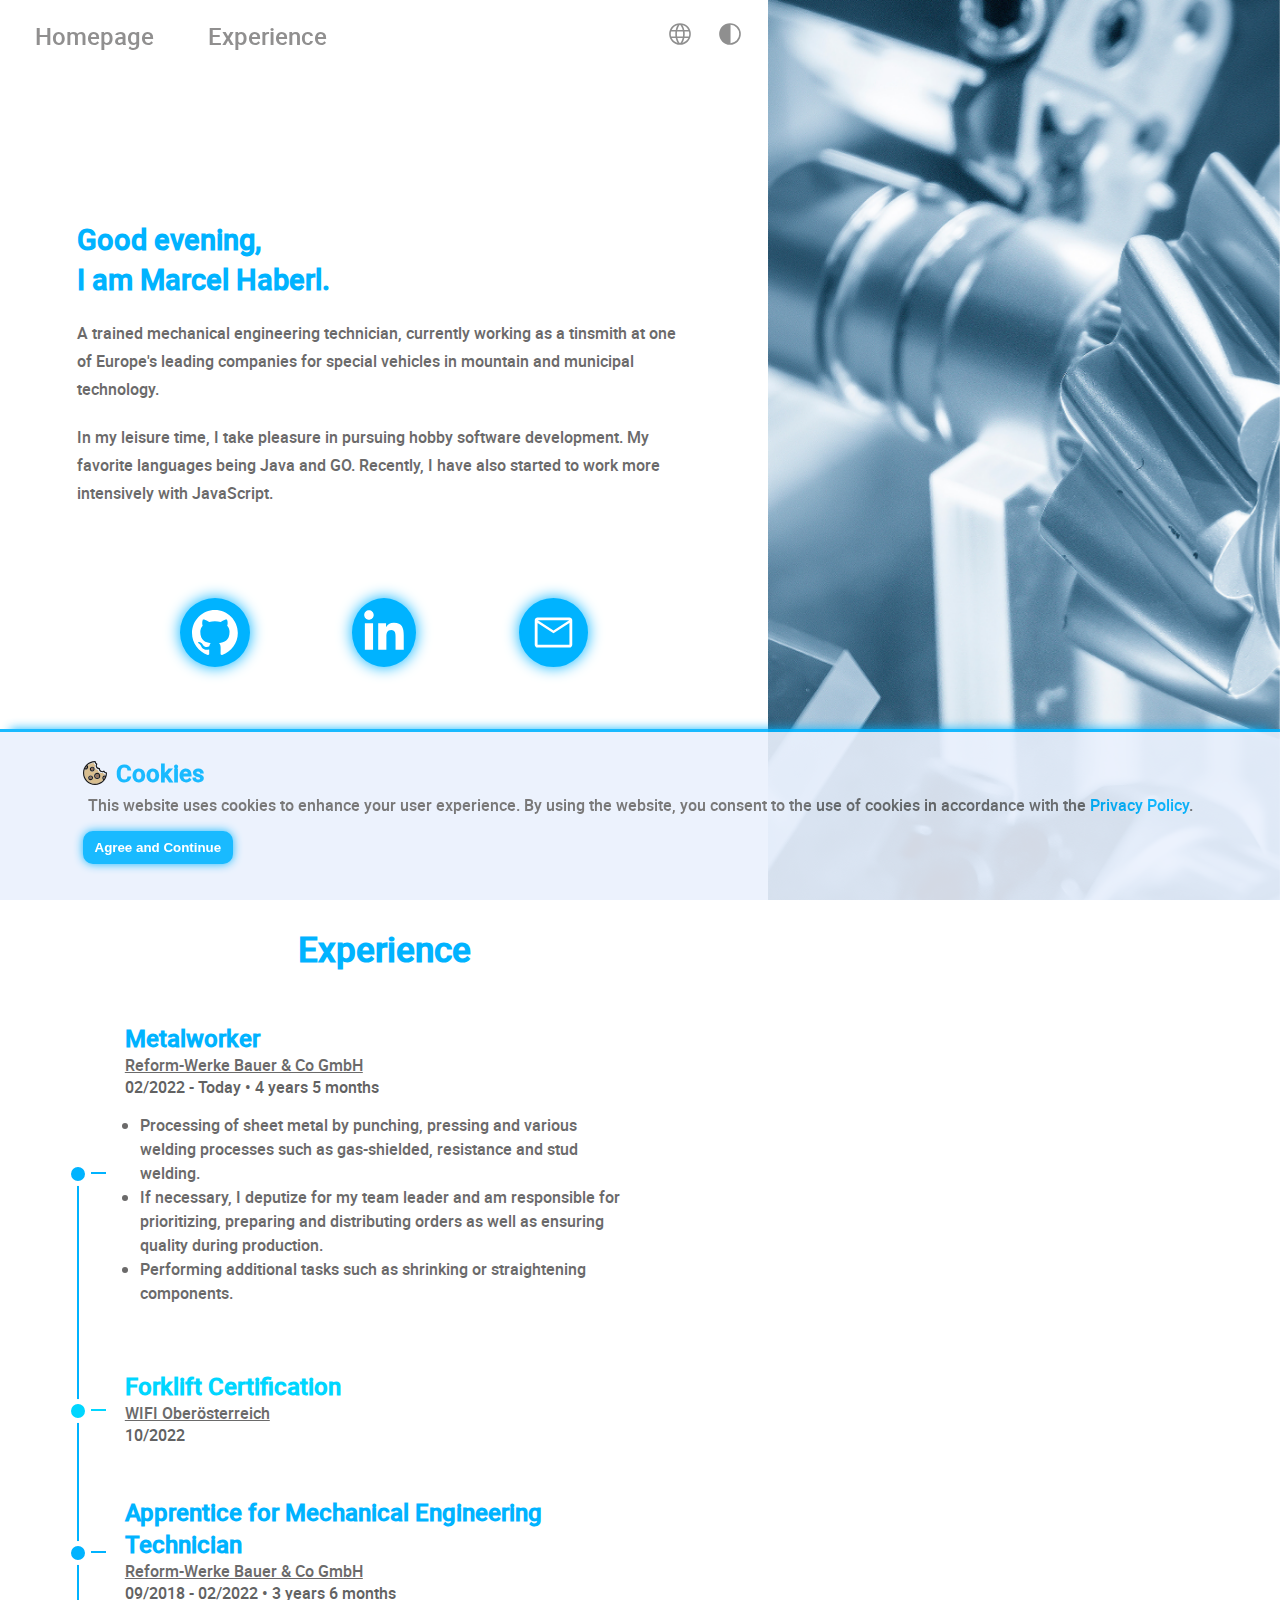
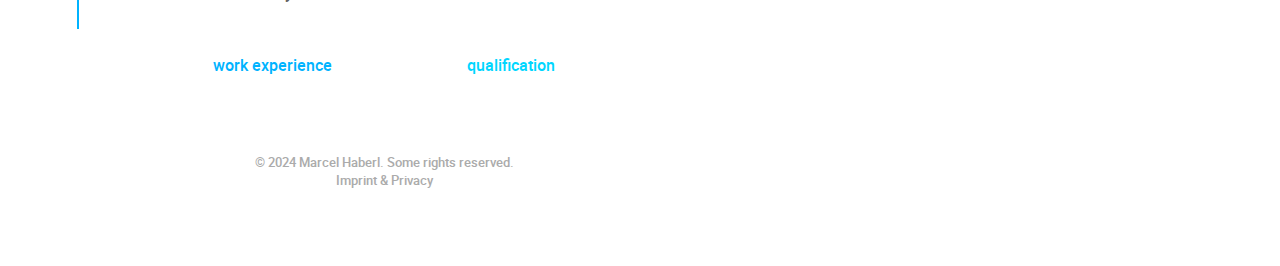
==== commit 0e4dc3ed: "The focus function will be reintroduced later" ====
--- a/index.html
+++ b/index.html
@@ -15,7 +15,6 @@
     <script src="assets/js/cookie.js"></script>
     <script src="assets/js/lang.js"></script>
     <script src="assets/js/theme.js"></script>
-    <script src="assets/js/experience.js"></script>
     <script src="assets/js/experience_writer.js"></script>
     <script src="assets/js/header.js"></script>
 </head>
@@ -54,8 +53,8 @@
         <h2 class="experience"></h2>
         <div id="experiences_list"></div>
         <ul class="key">
-            <li class="job lang_job" onclick="focusExperience(Experience.JOB)"></li>
-            <li class="qualification lang_qualification" onclick="focusExperience(Experience.QUALIFICATION)"></li>
+            <li class="job lang_job"></li>
+            <li class="qualification lang_qualification"></li>
         </ul>
     </div>
 
--- a/assets/css/style.css
+++ b/assets/css/style.css
@@ -58,6 +58,7 @@
 
 #content .content {
     padding: 0 10%;
+    min-height: 480px;
 }
 
 #decoration {
--- a/assets/css/experience.css
+++ b/assets/css/experience.css
@@ -18,15 +18,18 @@
 
 /*    EXPERIENCE LIST     */
 
-#experiences_list div {
+#experiences_list div div {
     position: relative;
     border-left: 2px solid var(--primary-color);
     padding: var(--experience-padding-top-buttom) var(--experience-padding-left-right);
     padding-bottom: 25px;
 }
 
-#experiences_list div:before,
-#experiences_list div:after {
+#experiences_list .wrapper:first-child:before,
+#experiences_list .hide-top:before,
+#experiences_list .hide-bottom:after,
+#experiences_list div div:before,
+#experiences_list div div:after {
     content: "";
     position: absolute;
     background-color: var(--primary-color);
@@ -37,7 +40,34 @@
     background-color: var(--secondary-color);
 }
 
-#experiences_list div:before {
+#experiences_list .wrapper {
+    position: relative;
+}
+
+
+#experiences_list .wrapper:first-child:before,
+#experiences_list .hide-top:before,
+#experiences_list .hide-bottom:after {
+    background-color: var(--background-color);
+    height: calc(50% - var(--experience-point-size) / 2);
+    width: 6px;
+    left: -3px;
+    transition: 1s;
+    z-index: 50;
+}
+
+#experiences_list .wrapper:first-child:before,
+#experiences_list .hide-top {
+    top: 0;
+}
+
+#experiences_list .hide-bottom:after {
+    height: calc(50% - var(--experience-point-size) / 2 - var(--experience-point-border));
+    bottom: 0;
+}
+
+/* Point */
+#experiences_list div div:before {
     width: var(--experience-point-size);
     height: var(--experience-point-size);
     border: var(--experience-point-border) solid var(--background-color);
@@ -47,7 +77,8 @@
     transition: 1s;
 }
 
-#experiences_list div:after {
+/* Punktlinie */
+#experiences_list div div:after {
     width: calc(var(--experience-padding-left-right) / 3);
     height: 2px;
     top: calc(50% + 1px);
@@ -84,10 +115,6 @@
     margin-top: 25px;
 }
 
-#experiences .key li {
-    cursor: pointer;
-}
-
 #experiences .key .job {
     color: var(--primary-color);
 }
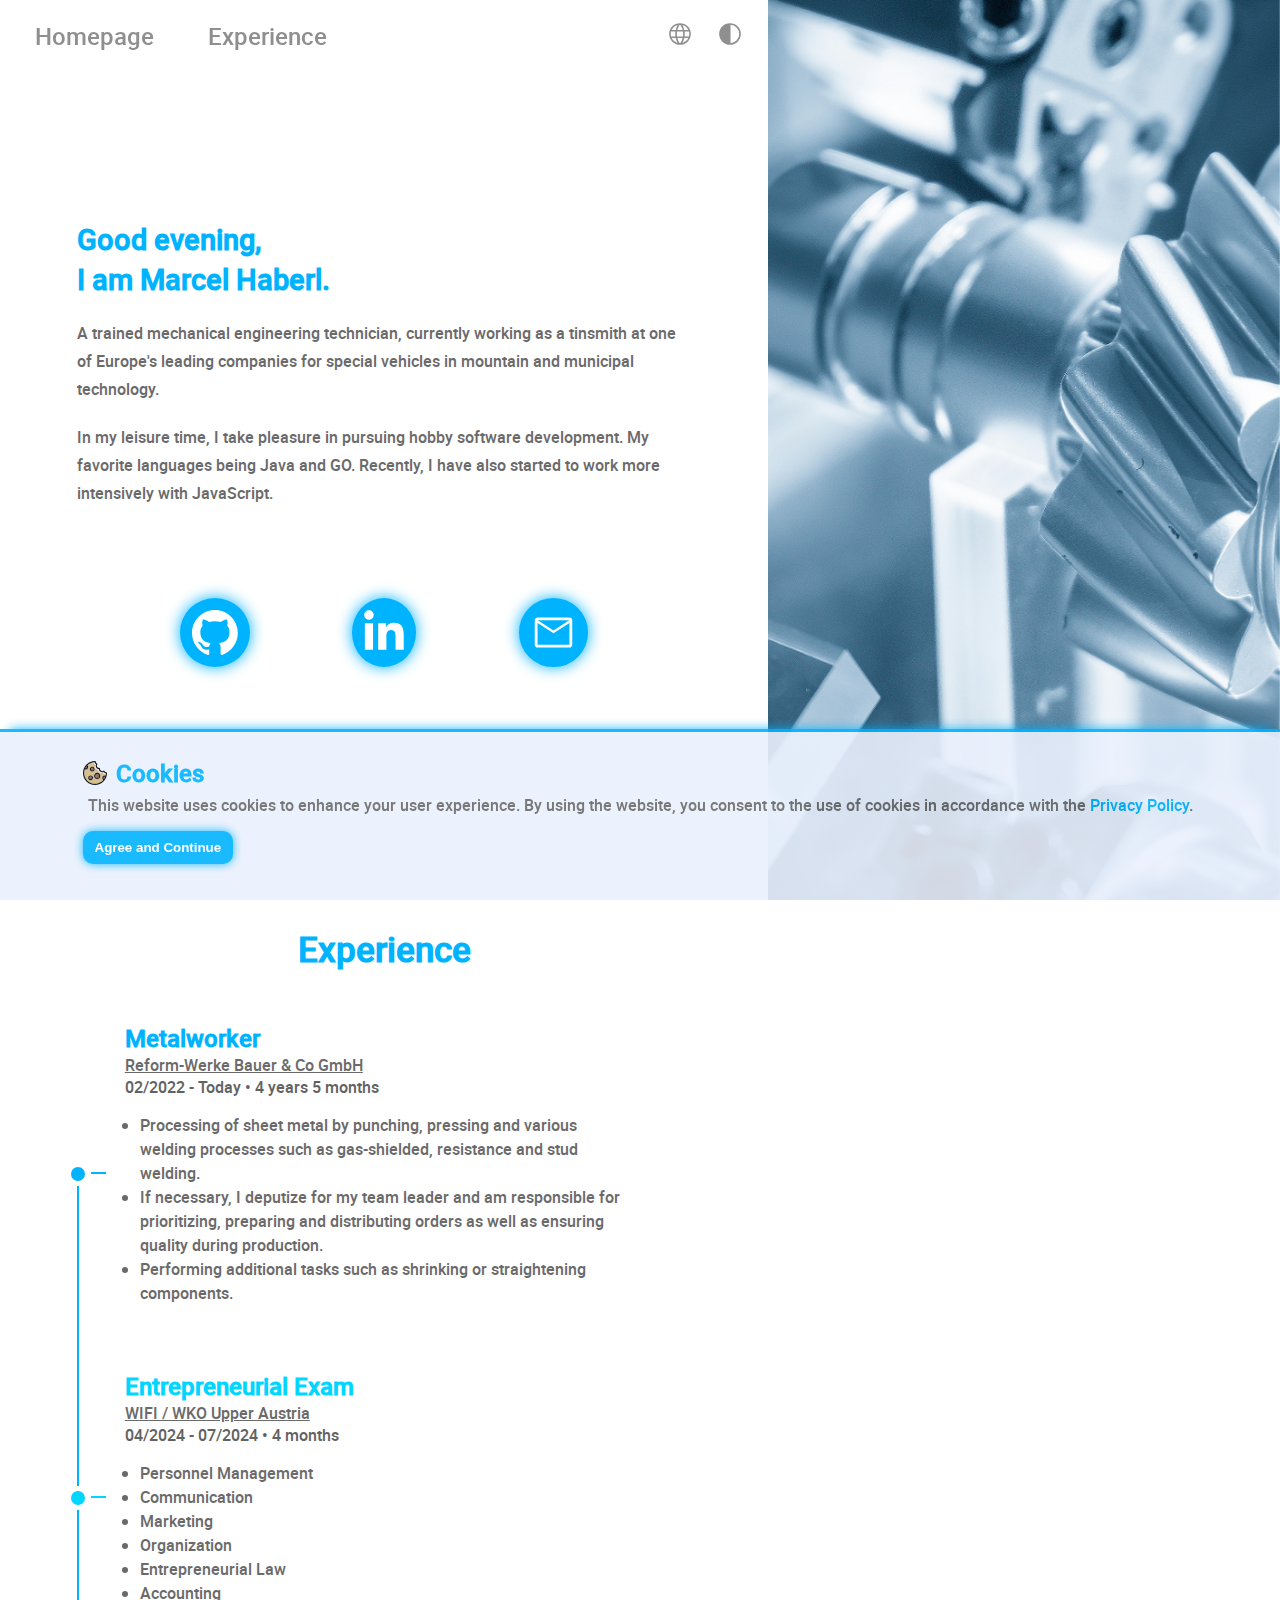
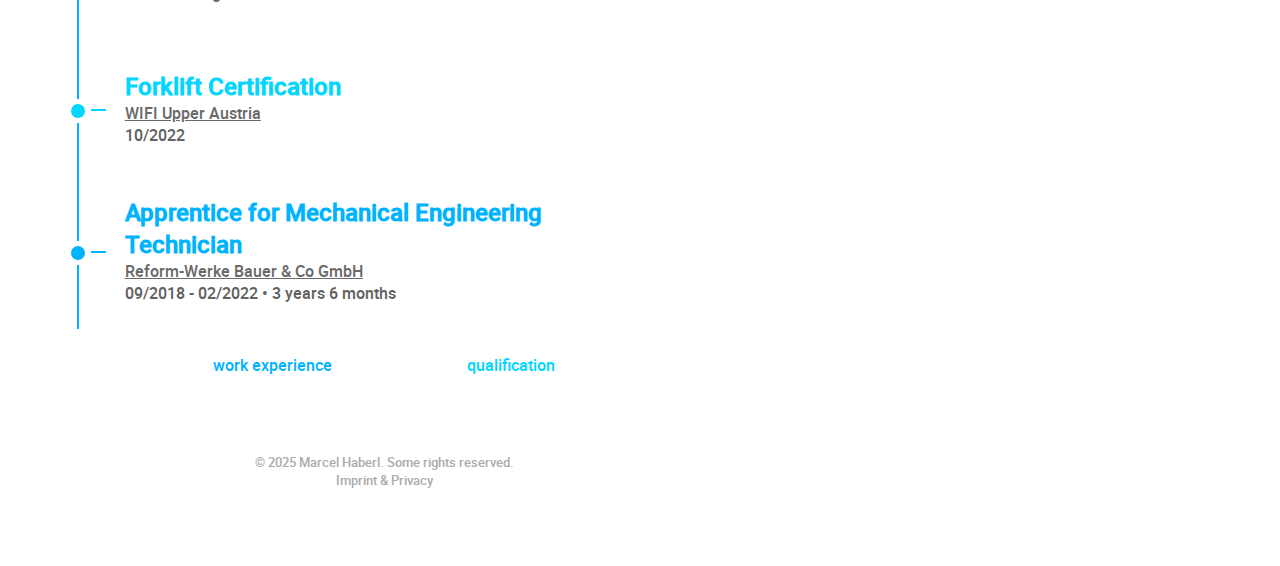
==== commit f5966b6b: "Update copyright" ====
--- a/index.html
+++ b/index.html
@@ -59,7 +59,7 @@
     </div>
 
     <footer>
-        <p>&copy; 2024 Marcel Haberl. Some rights reserved.</p>
+        <p>&copy; 2025 Marcel Haberl. Some rights reserved.</p>
         <a href="imprint" class="imprint"></a>
     </footer>
 </div>
